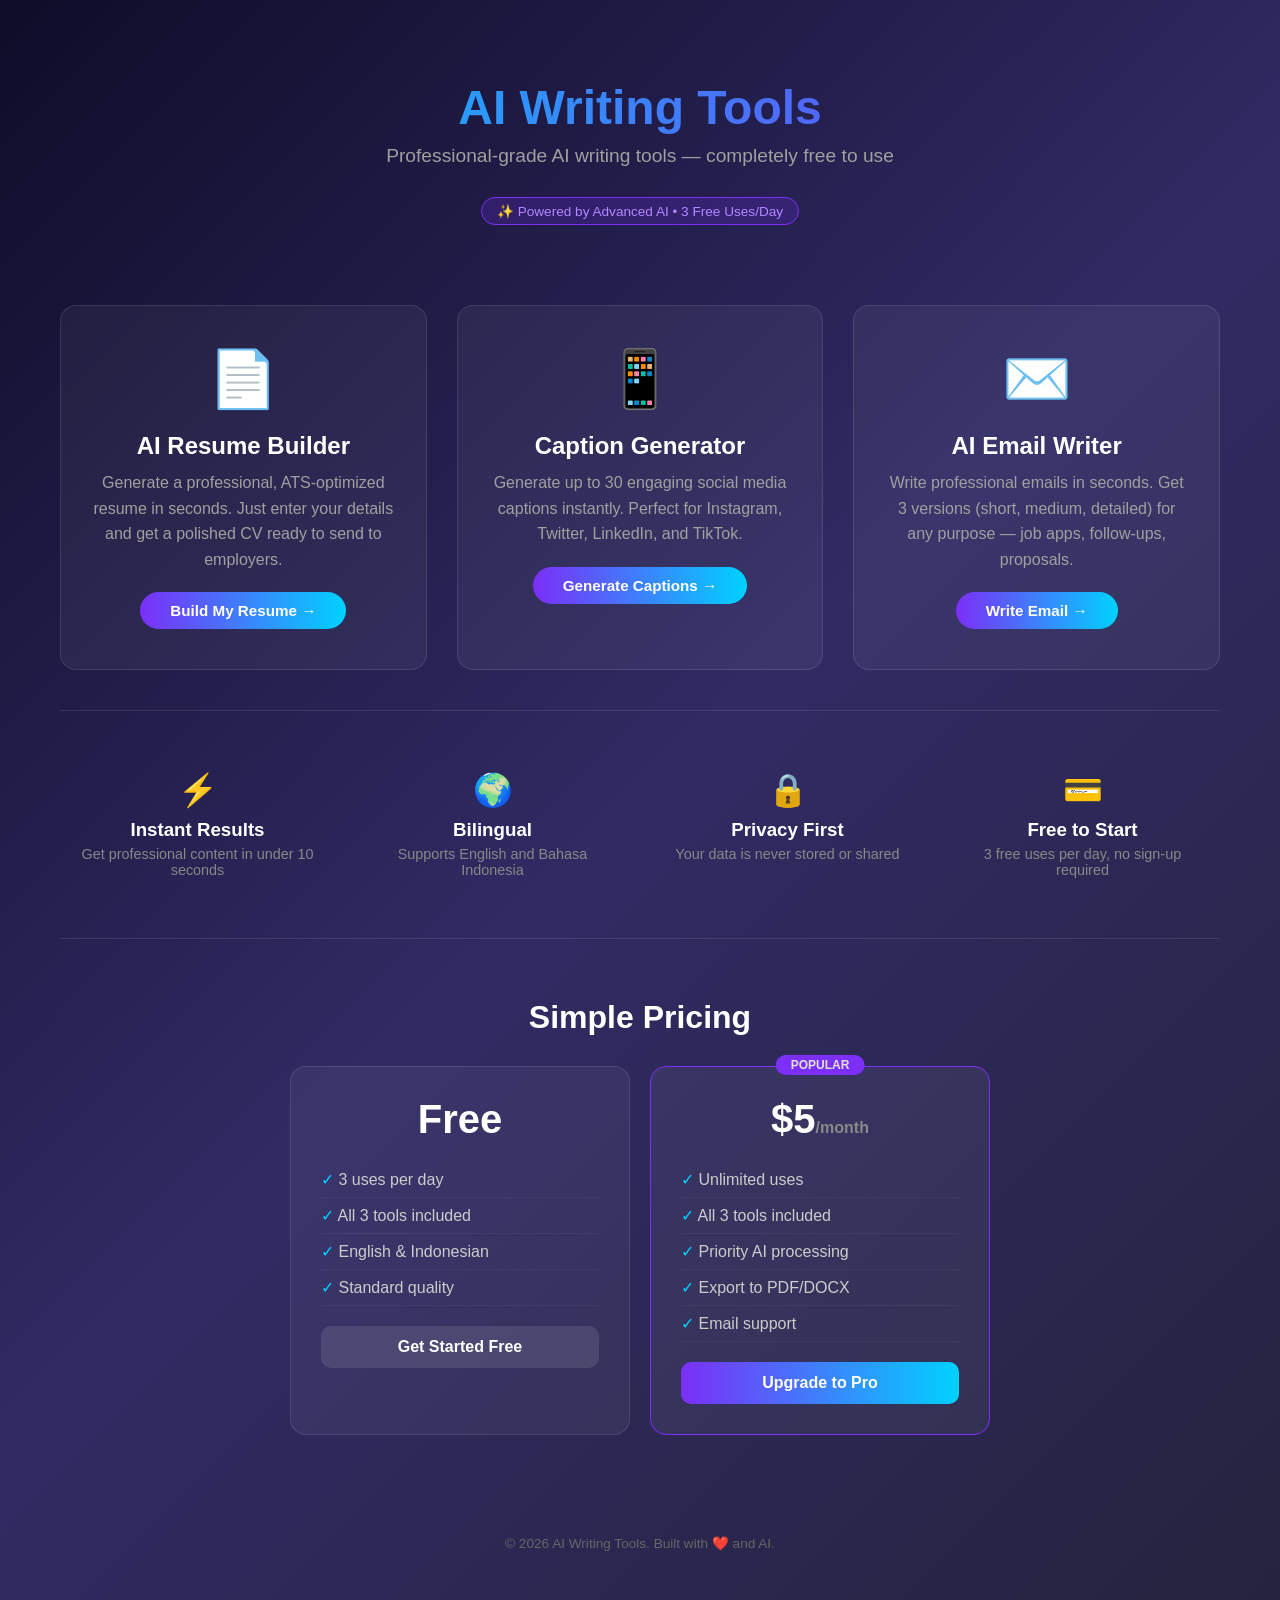
==== saas_app/templates/index.html @ f7d2b1d5 "🤖 Initial commit: AI Money Machine - 3 pipeline automation system" ====
<!doctype html>
<html lang="en">
  <head>
    <meta charset="UTF-8" />
    <meta name="viewport" content="width=device-width, initial-scale=1.0" />
    <title>AI Writing Tools - Free AI Resume, Caption & Email Generator</title>
    <meta name="description" content="Free AI-powered writing tools: Resume Builder, Social Media Caption Generator, and Email Writer. Powered by advanced AI." />
    <style>
      * {
        margin: 0;
        padding: 0;
        box-sizing: border-box;
      }
      body {
        font-family: -apple-system, BlinkMacSystemFont, "Segoe UI", Roboto, sans-serif;
        background: linear-gradient(135deg, #0f0c29, #302b63, #24243e);
        color: #e0e0e0;
        min-height: 100vh;
      }
      .container {
        max-width: 1200px;
        margin: 0 auto;
        padding: 20px;
      }

      /* Header */
      header {
        text-align: center;
        padding: 60px 20px 40px;
      }
      h1 {
        font-size: 3rem;
        background: linear-gradient(90deg, #00d2ff, #7b2ff7);
        -webkit-background-clip: text;
        -webkit-text-fill-color: transparent;
        margin-bottom: 10px;
      }
      .subtitle {
        font-size: 1.2rem;
        color: #a0a0a0;
        margin-bottom: 30px;
      }
      .badge {
        display: inline-block;
        background: rgba(123, 47, 247, 0.2);
        border: 1px solid #7b2ff7;
        padding: 5px 15px;
        border-radius: 20px;
        font-size: 0.85rem;
        color: #b388ff;
      }

      /* Tool Cards */
      .tools-grid {
        display: grid;
        grid-template-columns: repeat(auto-fit, minmax(340px, 1fr));
        gap: 30px;
        padding: 40px 0;
      }
      .tool-card {
        background: rgba(255, 255, 255, 0.05);
        border: 1px solid rgba(255, 255, 255, 0.1);
        border-radius: 16px;
        padding: 40px 30px;
        text-align: center;
        transition: all 0.3s ease;
        cursor: pointer;
        text-decoration: none;
        color: inherit;
        display: block;
      }
      .tool-card:hover {
        transform: translateY(-5px);
        border-color: #7b2ff7;
        box-shadow: 0 20px 40px rgba(123, 47, 247, 0.2);
      }
      .tool-icon {
        font-size: 3.5rem;
        margin-bottom: 20px;
      }
      .tool-card h2 {
        font-size: 1.5rem;
        margin-bottom: 10px;
        color: #fff;
      }
      .tool-card p {
        color: #a0a0a0;
        line-height: 1.6;
        margin-bottom: 20px;
      }
      .tool-cta {
        display: inline-block;
        background: linear-gradient(90deg, #7b2ff7, #00d2ff);
        padding: 10px 30px;
        border-radius: 25px;
        color: white;
        font-weight: 600;
        font-size: 0.95rem;
      }

      /* Features */
      .features {
        display: grid;
        grid-template-columns: repeat(auto-fit, minmax(250px, 1fr));
        gap: 20px;
        padding: 40px 0;
        border-top: 1px solid rgba(255, 255, 255, 0.1);
      }
      .feature {
        text-align: center;
        padding: 20px;
      }
      .feature-icon {
        font-size: 2rem;
        margin-bottom: 10px;
      }
      .feature h3 {
        margin-bottom: 5px;
        color: #fff;
      }
      .feature p {
        color: #888;
        font-size: 0.9rem;
      }

      /* Pricing */
      .pricing {
        text-align: center;
        padding: 60px 20px;
        border-top: 1px solid rgba(255, 255, 255, 0.1);
      }
      .pricing h2 {
        font-size: 2rem;
        margin-bottom: 30px;
        color: #fff;
      }
      .pricing-cards {
        display: grid;
        grid-template-columns: repeat(auto-fit, minmax(280px, 1fr));
        gap: 20px;
        max-width: 700px;
        margin: 0 auto;
      }
      .price-card {
        background: rgba(255, 255, 255, 0.05);
        border: 1px solid rgba(255, 255, 255, 0.1);
        border-radius: 16px;
        padding: 30px;
      }
      .price-card.pro {
        border-color: #7b2ff7;
        position: relative;
      }
      .price-card.pro::before {
        content: "POPULAR";
        position: absolute;
        top: -12px;
        left: 50%;
        transform: translateX(-50%);
        background: #7b2ff7;
        padding: 3px 15px;
        border-radius: 10px;
        font-size: 0.75rem;
        font-weight: bold;
      }
      .price {
        font-size: 2.5rem;
        font-weight: bold;
        color: #fff;
      }
      .price span {
        font-size: 1rem;
        color: #888;
      }
      .price-features {
        list-style: none;
        margin: 20px 0;
        text-align: left;
      }
      .price-features li {
        padding: 8px 0;
        color: #ccc;
        border-bottom: 1px solid rgba(255, 255, 255, 0.05);
      }
      .price-features li::before {
        content: "✓ ";
        color: #00d2ff;
      }
      .price-btn {
        display: block;
        width: 100%;
        padding: 12px;
        border: none;
        border-radius: 10px;
        font-size: 1rem;
        font-weight: 600;
        cursor: pointer;
        text-decoration: none;
        text-align: center;
      }
      .price-btn.free {
        background: rgba(255, 255, 255, 0.1);
        color: #fff;
      }
      .price-btn.paid {
        background: linear-gradient(90deg, #7b2ff7, #00d2ff);
        color: #fff;
      }

      /* Footer */
      footer {
        text-align: center;
        padding: 40px;
        color: #666;
        font-size: 0.85rem;
      }

      @media (max-width: 768px) {
        h1 {
          font-size: 2rem;
        }
        .tools-grid {
          grid-template-columns: 1fr;
        }
      }
    </style>
  </head>
  <body>
    <div class="container">
      <header>
        <h1>AI Writing Tools</h1>
        <p class="subtitle">Professional-grade AI writing tools — completely free to use</p>
        <span class="badge">✨ Powered by Advanced AI • 3 Free Uses/Day</span>
      </header>

      <div class="tools-grid">
        <a href="/resume" class="tool-card">
          <div class="tool-icon">📄</div>
          <h2>AI Resume Builder</h2>
          <p>Generate a professional, ATS-optimized resume in seconds. Just enter your details and get a polished CV ready to send to employers.</p>
          <span class="tool-cta">Build My Resume →</span>
        </a>

        <a href="/captions" class="tool-card">
          <div class="tool-icon">📱</div>
          <h2>Caption Generator</h2>
          <p>Generate up to 30 engaging social media captions instantly. Perfect for Instagram, Twitter, LinkedIn, and TikTok.</p>
          <span class="tool-cta">Generate Captions →</span>
        </a>

        <a href="/email" class="tool-card">
          <div class="tool-icon">✉️</div>
          <h2>AI Email Writer</h2>
          <p>Write professional emails in seconds. Get 3 versions (short, medium, detailed) for any purpose — job apps, follow-ups, proposals.</p>
          <span class="tool-cta">Write Email →</span>
        </a>
      </div>

      <div class="features">
        <div class="feature">
          <div class="feature-icon">⚡</div>
          <h3>Instant Results</h3>
          <p>Get professional content in under 10 seconds</p>
        </div>
        <div class="feature">
          <div class="feature-icon">🌍</div>
          <h3>Bilingual</h3>
          <p>Supports English and Bahasa Indonesia</p>
        </div>
        <div class="feature">
          <div class="feature-icon">🔒</div>
          <h3>Privacy First</h3>
          <p>Your data is never stored or shared</p>
        </div>
        <div class="feature">
          <div class="feature-icon">💳</div>
          <h3>Free to Start</h3>
          <p>3 free uses per day, no sign-up required</p>
        </div>
      </div>

      <div class="pricing">
        <h2>Simple Pricing</h2>
        <div class="pricing-cards">
          <div class="price-card">
            <div class="price">Free</div>
            <ul class="price-features">
              <li>3 uses per day</li>
              <li>All 3 tools included</li>
              <li>English & Indonesian</li>
              <li>Standard quality</li>
            </ul>
            <a href="#tools" class="price-btn free">Get Started Free</a>
          </div>
          <div class="price-card pro">
            <div class="price">$5<span>/month</span></div>
            <ul class="price-features">
              <li>Unlimited uses</li>
              <li>All 3 tools included</li>
              <li>Priority AI processing</li>
              <li>Export to PDF/DOCX</li>
              <li>Email support</li>
            </ul>
            <a href="#" class="price-btn paid" id="upgradeBtn">Upgrade to Pro</a>
          </div>
        </div>
      </div>

      <footer>
        <p>© 2026 AI Writing Tools. Built with ❤️ and AI.</p>
      </footer>
    </div>
  </body>
</html>
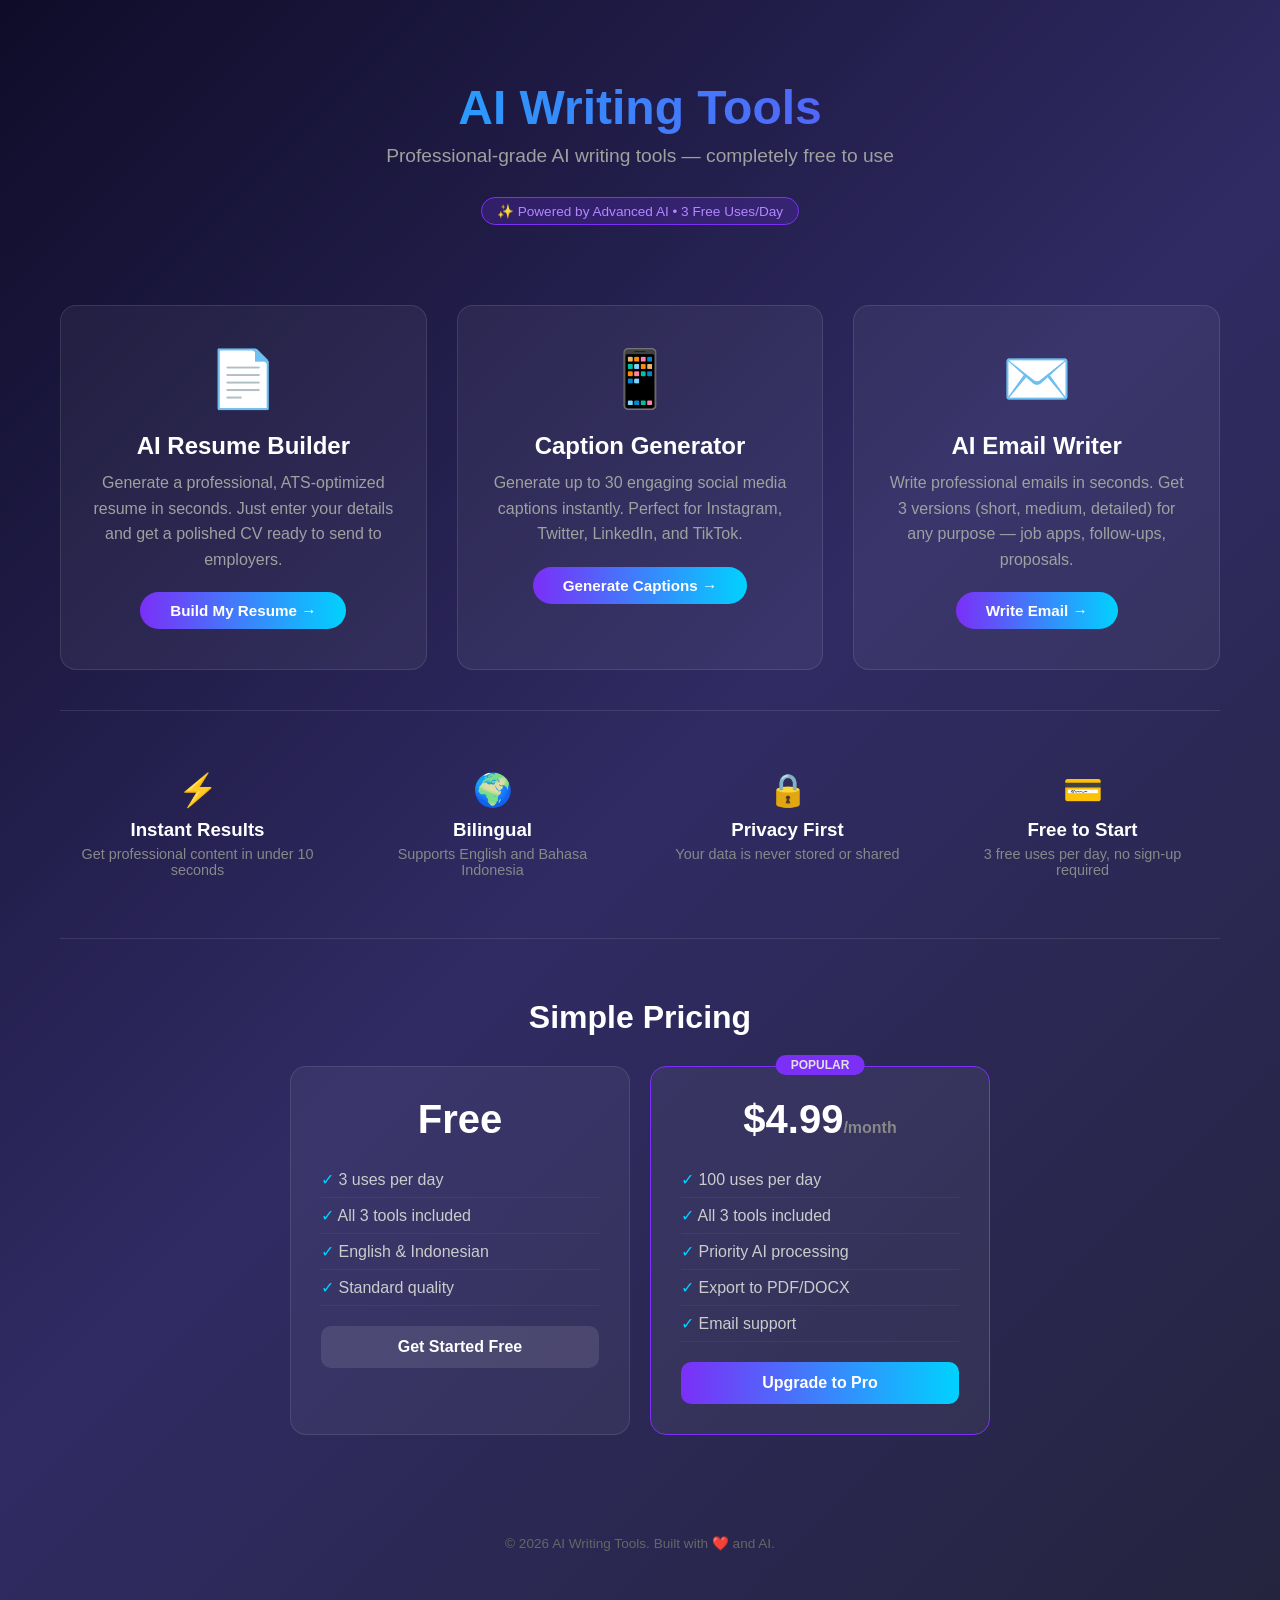
==== commit dd926a2d: "feat: LemonSqueezy payment integration + pricing page" ====
--- a/saas_app/templates/index.html
+++ b/saas_app/templates/index.html
@@ -293,15 +293,15 @@
             <a href="#tools" class="price-btn free">Get Started Free</a>
           </div>
           <div class="price-card pro">
-            <div class="price">$5<span>/month</span></div>
+            <div class="price">$4.99<span>/month</span></div>
             <ul class="price-features">
-              <li>Unlimited uses</li>
+              <li>100 uses per day</li>
               <li>All 3 tools included</li>
               <li>Priority AI processing</li>
               <li>Export to PDF/DOCX</li>
               <li>Email support</li>
             </ul>
-            <a href="#" class="price-btn paid" id="upgradeBtn">Upgrade to Pro</a>
+            <a href="/pricing" class="price-btn paid">Upgrade to Pro</a>
           </div>
         </div>
       </div>
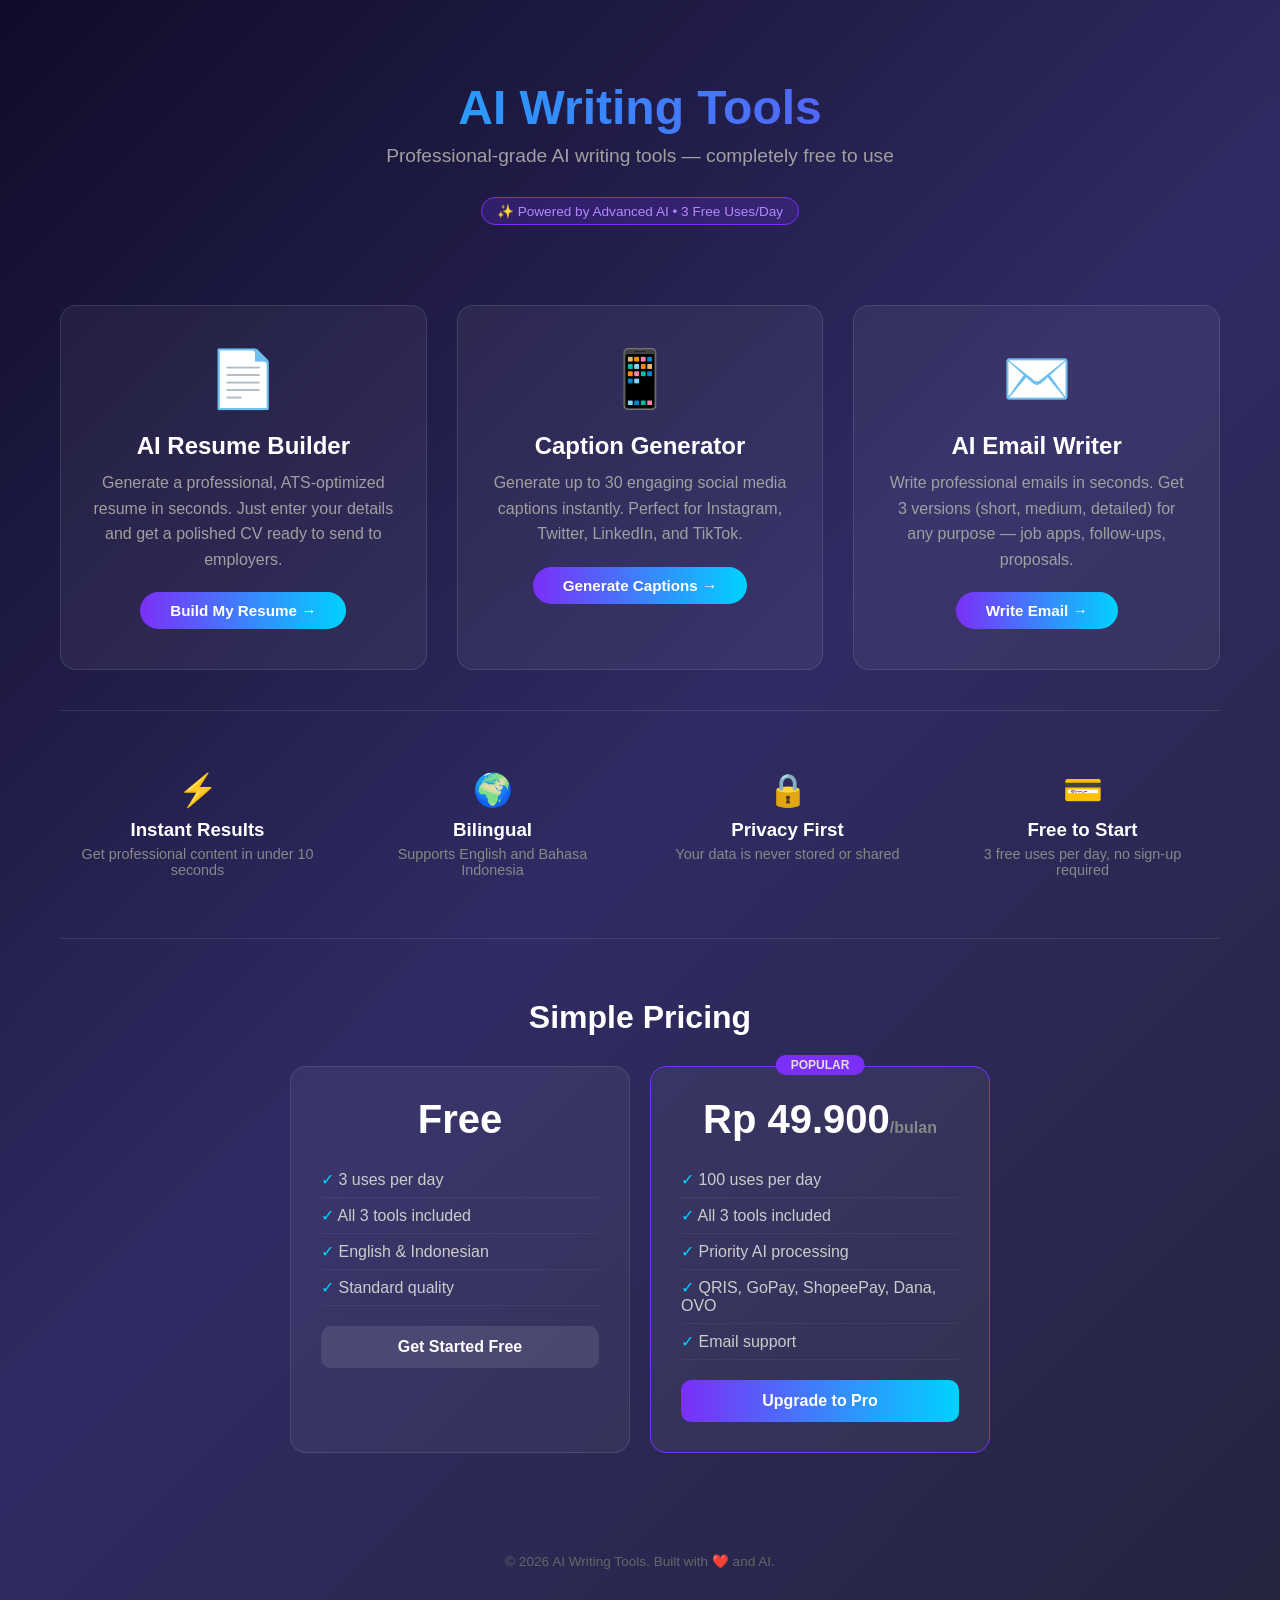
==== commit 79916f34: "feat: replace LemonSqueezy with Midtrans (QRIS, GoPay, ShopeePay, Dana, OVO) - Midtrans Snap integra" ====
--- a/saas_app/templates/index.html
+++ b/saas_app/templates/index.html
@@ -293,12 +293,12 @@
             <a href="#tools" class="price-btn free">Get Started Free</a>
           </div>
           <div class="price-card pro">
-            <div class="price">$4.99<span>/month</span></div>
+            <div class="price">Rp 49.900<span>/bulan</span></div>
             <ul class="price-features">
               <li>100 uses per day</li>
               <li>All 3 tools included</li>
               <li>Priority AI processing</li>
-              <li>Export to PDF/DOCX</li>
+              <li>QRIS, GoPay, ShopeePay, Dana, OVO</li>
               <li>Email support</li>
             </ul>
             <a href="/pricing" class="price-btn paid">Upgrade to Pro</a>
